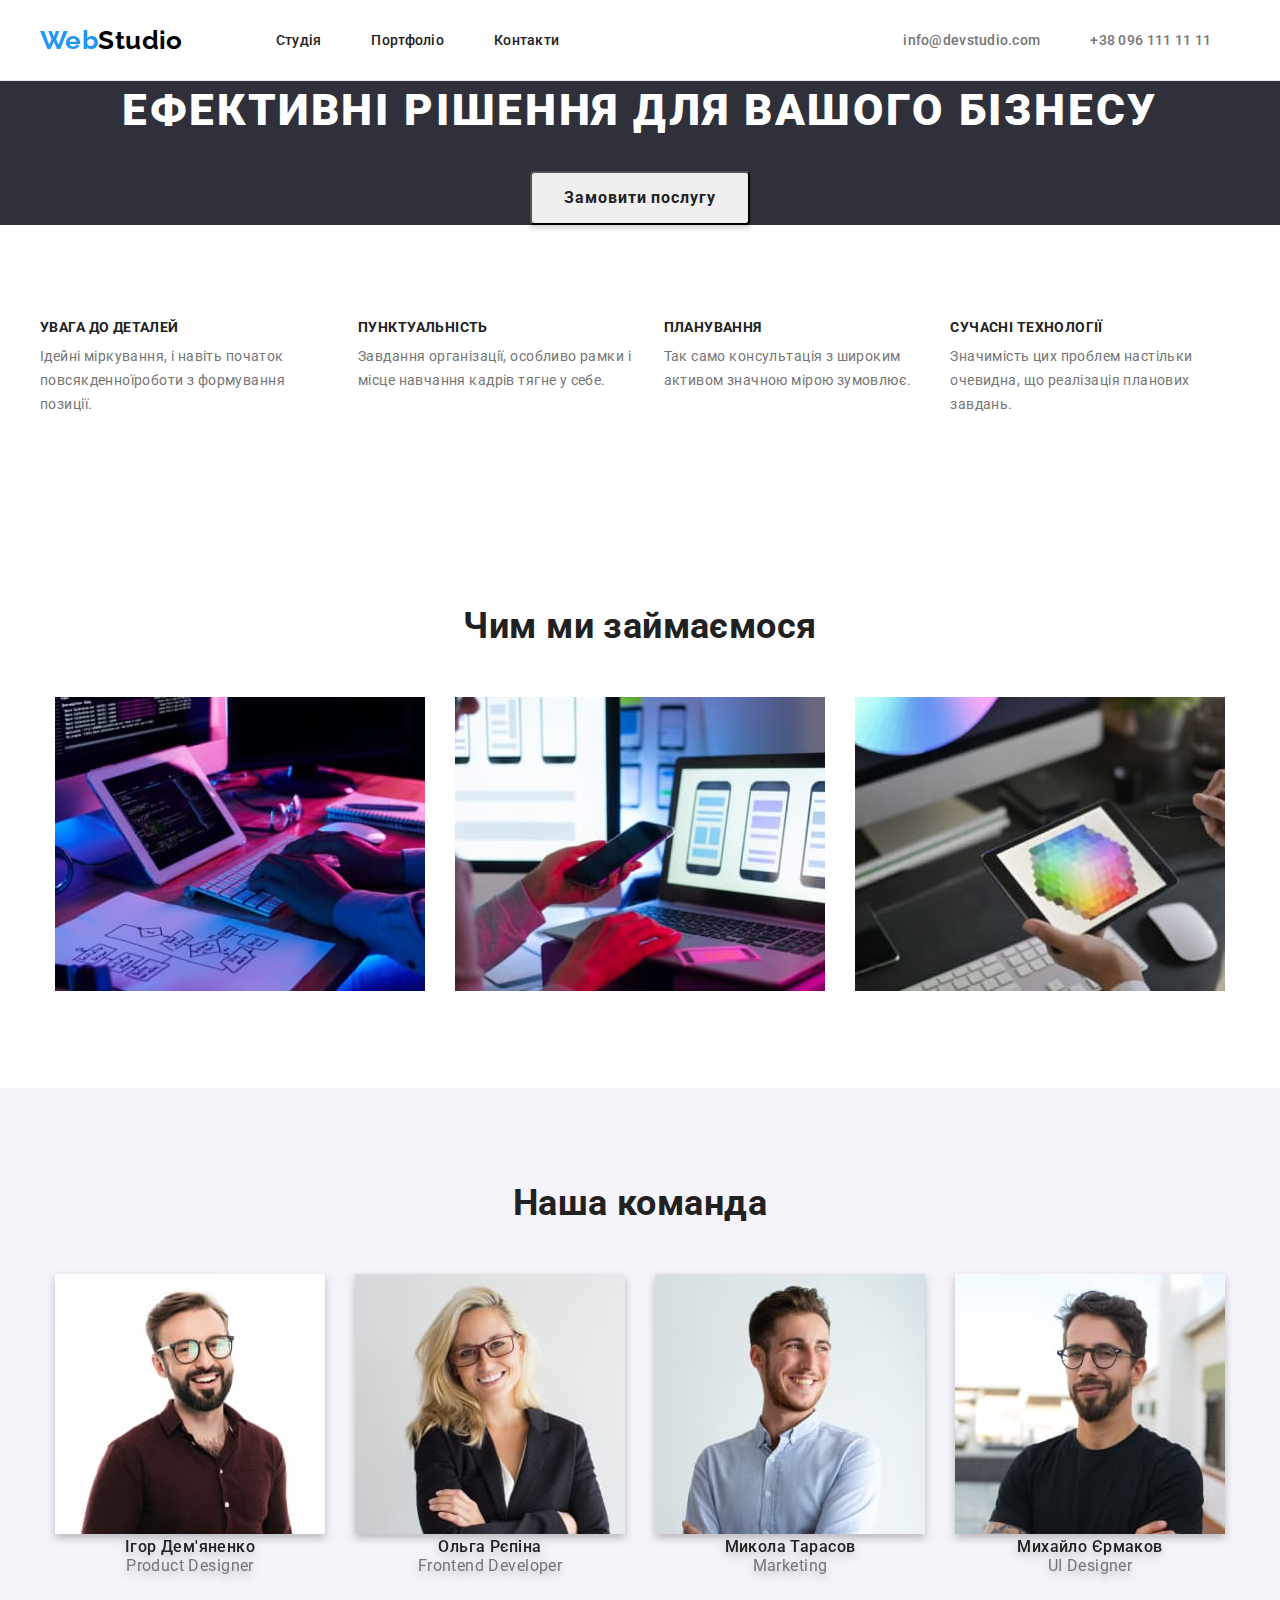
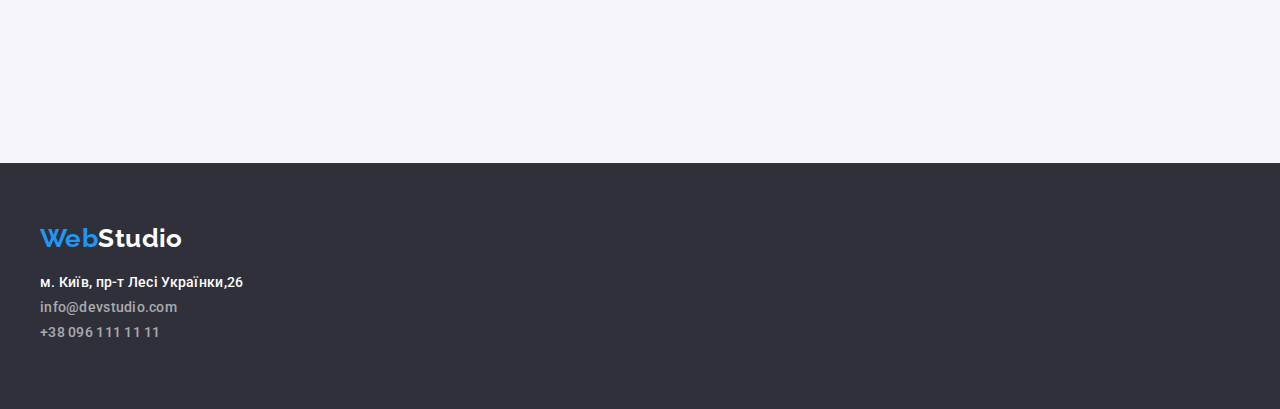
==== index.html @ 8a8b73eb "blocks and flex" ====
<!DOCTYPE html>
<html lang="uk">

<head>
  <meta charset="UTF-8" />
  <meta http-equiv="X-UA-Compatible" content="IE=edge" />
  <meta name="viewport" content="width=device-width, initial-scale=1.0" />
  <title>Document</title>
  <link rel="stylesheet"
    href="https://fonts.googleapis.com/css2?family=Raleway:wght@700&family=Roboto:wght@400;500;700;900&display=swap">
  <link rel="stylesheet" href="https://cdnjs.cloudflare.com/ajax/libs/modern-normalize/1.1.0/modern-normalize.min.css">
  <link rel="stylesheet" href="./css/styles.css">
</head>

<body>

  <header class="page-header">
    <div class="container header">
      <a class="logo" href="./index.html">
        <span class="logo-web">Web</span><span class="logo-studio">Studio</span>
      </a>

      <nav class="maine-nav">
        <ul class="site-nav ">
          <li class="item"><a href=" ./index.html" class="link">Студія</a></li>
          <li class="item"><a href="./portfolio.html" class="link">Портфоліо</a></li>
          <li class="item"><a href="" class="link">Контакти</a></li>
        </ul>
      </nav>

      <ul class="contacts-list contacts-header">
        <li class="item"><a href="mailto:info@devstudio.com" class="link">info@devstudio.com</a></li>
        <li class="item"><a href="tel:+380961111111" class="link">+38 096 111 11 11</a></li>
      </ul>

    </div>


  </header>

  <!--основний контент-->
  <main>
    <!--герой -->
    <section class="hero">

      <h1 class="hero-title">Ефективні рішення для вашого бізнесу</h1>
      <button type="button" class="button">Замовити послугу</button>

    </section>
    <!-- наші переваги -->

    <section class="section">
      <div class="container">
        <h2 class="visually-hidden">Наші переваги</h2>
        <ul class="benefits-list">
          <li class="list-item">
            <h3 class="list-item-title">УВАГА ДО ДЕТАЛЕЙ</h3>
            <p class="text">Ідейні міркування, і навіть початок повсякденноїроботи з формування позиції.</p>
          </li>
          <li class="list-item">
            <h3 class="list-item-title">ПУНКТУАЛЬНІСТЬ</h3>
            <p class="text">Завдання організації, особливо рамки і місце навчання кадрів тягне у себе.</p>
          </li>
          <li class="list-item">
            <h3 class="list-item-title">ПЛАНУВАННЯ</h3>
            <p class="text">Так само консультація з широким активом значною мірою зумовлює.</p>
          </li>
          <li class="list-item">
            <h3 class="list-item-title">СУЧАСНІ ТЕХНОЛОГІЇ</h3>
            <p class="text">Значимість цих проблем настільки очевидна, що реалізація планових завдань.</p>
          </li>
        </ul>
      </div>
    </section>

    <!-- чим ми займаємось -->
    <section class="section">
      <div class="container">
        <h2 class="work-title">Чим ми займаємося</h2>
        <ul class="work-list">
          <li class="work-item"><img src="images/img1.jpg" alt="крупним планом програміст працює за своїм столом"
              width="370"></li>
          <li class="work-item"><img src="images/img2.jpg" alt="розробник працює с інтерфейсом мобільного додатку"
              width="370"></li>
          <li class="work-item"><img src="images/img3.jpg" alt="веб-дизайнер обирає колір на палітрі" width="370"></li>
        </ul>
      </div>
    </section>
    <!-- команда -->
    <section class="section team">
      <div class="container">
        <h2 class="team-title">Наша команда</h2>
        <ul class="team-list">
          <li class="card"><img src="images/team/igor.jpg" alt="на фото дизайнер продукту Ігор Демяненко" width="270">
            <h3 class="name">Ігор Дем'яненко</h3>
            <p class="job-title">Product Designer</p>
          </li>
          <li class="card"><img src="images/team/olga.jpg" alt="на фото фронтенд розробник Ольга Рєпіна" width="270">
            <h3 class="name">Ольга Рєпіна</h3>
            <p class="job-title">Frontend Developer</p>
          </li>
          <li class="card"><img src="images/team/mukola.jpg" alt="на фото маркетолог Микола Тарасов" width="270">
            <h3 class="name">Микола Тарасов</h3>
            <p class="job-title">Marketing</p>
          </li>
          <li class="card"><img src="images/team/muhaylo.jpg" alt="на фото дизайнер інтерфейсу Михайло Єрмаков"
              width="270">
            <h3 class="name">Михайло Єрмаков</h3>
            <p class="job-title">UI Designer</p>
          </li>
        </ul>
      </div>
    </section>
  </main>
  <footer class="footer">
    <div class="container">
      <a href="./index.html" class="logo"><span class="logo-web">Web</span><span class="logo-studio">Studio</span>
      </a>
      <address class="address">
        <ul class="contacts-list">
          <li class="item"><a href="https://goo.gl/maps/s4sxWijCZZ5ZbNXw9" class="link map">м. Київ, пр-т Лесі
              Українки,26 </a></li>
          <li class="item"><a href="mailto:info@devstudio.com" class="link mail">info@devstudio.com</a></li>
          <li class="item"><a href="tel:+380961111111" class="link tel">+38 096 111 11 11</a></li>


        </ul>
      </address>
    </div>
  </footer>
</body>



</html>
---- css/styles.css ----
/* колір основного тексту #212121 */
/*  колір тексту #757575 */
/* колір акценту #2196F3 */
/* колір кнопки #188CE8 */

:root {
	--maine-text-color: #212121;
	--text-color: #757575;
	--accent: #2196F3;
	--white-color: #ffffff;
	--black-color: #000000;
	--button-hover-color: #188CE8;
	--background-color: #2F303A;

}
h1,h2,h3,h4,p,ul {
	list-style: none;
	margin: 0;
	padding: 0;
}
body {
	font-family: 'Roboto', sans-serif;
	font-size: 14px;
	letter-spacing: 0.03em;
	background-color: var(--white-color);
	margin: 0;
	color: var(--maine-text-color);
}

.container{
	
	margin-left: auto;
	margin-right: auto;
	padding-left: 15px;
	padding-right: 15px;
	align-content: center;
	
	width: 1230px;

}

.list-style{
	list-style: none;
	margin: 0;
	padding: 0;
}

/* хедер */

.page-header{
	border-bottom: 1px solid #ECECEC ;
}

.header {
	display: flex;
	align-items: center;
}

.logo,.link {
	text-decoration: none;
}



/* лого */
.logo-web {
	color: var(--accent);
}
.logo-studio {
	color: var(--black-color)
}
.logo {
	    display: block;
		margin-right: 93px;

	    font-family: 'Raleway';
		font-weight: 700;
		font-size: 26px;
		line-height: 1.1923;
		

}
/* навігація */
.maine-nav {
		display: flex;
		flex-direction: row;
		justify-content: space-around;
		align-items: center;
		flex-wrap: wrap;
			
}
.site-nav .link {
		display: block;
		padding-top: 32px;
		padding-bottom: 32px;
	    font-weight: 500;
		line-height: 1.1428;
		letter-spacing: 0.02em;
	    color: var(--maine-text-color);

}

.site-nav {
	display: flex;
	
}

.site-nav .item:not(:last-child) {
	margin-right: 50px;
}

.site-nav .link:hover,
.site-nav .link:focus {
	color: var(--accent);
}

.contacts-header {
	display: flex;
	margin-left: 344px;
	
}

.contacts-header .item:not(:last-child) {
	margin-right: 50px;
}

.contacts-list .link {
	    display: block;
		padding-top: 32px;
		padding-bottom: 32px;
      	font-weight: 500;
		line-height: 1.1428;
		letter-spacing: 0.02em;
		color: var(--text-color);
}

.contacts-list .link:hover ,
.contacts-list .link:focus {
	color: var(--accent);
}
/* герой */
.hero {
	background-color: var(--background-color);
	text-align: center;

}
.hero-title {
		padding-bottom: 30px;

		font-weight: 900;
		font-size: 44px;
		line-height: 1.3636;
		
		letter-spacing: 0.06em;
		text-transform: uppercase;
		color: var(--white-color);
		
		
}
.button:hover ,
.button:focus {
	    color:var(--white-color);
	    background: #2196F3;
		box-shadow: 0px 4px 4px rgba(0, 0, 0, 0.15);
		border-radius: 4px;
}
.button {
		border-radius: 4px;
		font-weight: 700;
		font-size: 16px;
		line-height: 1.875;
	    padding: 10px 32px;
		
		
		letter-spacing: 0.06em;
		cursor: pointer;
		color: var(--maine-text-color);
		box-shadow: 0px 4px 4px rgba(0, 0, 0, 0.15);
			
}


.section {
	padding-top: 94px;
		padding-bottom: 94px;
}


/* наші переваги */
.visually-hidden {
	position: absolute;
	white-space: nowrap;
	width: 1px;
	height: 1px;
	overflow: hidden;
	border: 0;
	padding: 0;
	clip: rect(0 0 0 0);
	clip-path: inset(50%);
	margin: -1px;
}


.benefits-list {
	display: flex;
	

}

.benefits-list .list-item:not(:last-child) {
	padding-right: 30px;

}

.list-item-title {
    padding-bottom: 10px;

		font-size: 14px;
		line-height: 1.1428;
		text-transform: uppercase;
		
		
}
.text {
		
		line-height: 1.7142;
		
	    color: var(--text-color);
}
/* чим ми займаємось */

.work-title, .team-title {
	    
		font-size: 36px;
		line-height: 1.1666;
		text-align: center;
		
}
.work-title {
	padding-bottom: 50px;
}

.work-list {
	display: flex;
	justify-content: center;
}

.work-item:not(:last-child) {
	padding-right: 30px;
}
/* команда */
.team {
	background: #F5F4FA;
}

.team-title {
	padding-bottom: 50px;
}

.team-list {
	display: flex;
	justify-content: center;
	padding-bottom: 94px;
}
.card {
	filter: drop-shadow(0px 4px 4px rgba(0, 0, 0, 0.25));

}

.card:not(:last-child) {
	padding-right: 30px;
}

.name {
	    
		font-weight: 500;
		font-size: 16px;
		line-height: 1.1875;
		text-align: center;
		
}

.job-title {
		font-size: 16px;
		line-height: 1.1875;
		text-align: center;
	    color: var(--text-color);
}
 /* футер */
 .footer {
	background: var(--background-color);
 }
 .footer .logo {
	display: inline-block;
	padding-top: 60px;
	margin-bottom: 20px;

 }

.footer .logo-studio {
	color: var(--white-color);

}
.address .link {
	padding: 0;
}

.address .item {
	padding-bottom: 9px;
}

.address .map {
	color: var(--white-color);
}

.address .mail,
.address .tel {
	color: rgba(255, 255, 255, 0.6);

}
.address {
	font-style: normal;
	font-weight: 400;
	
	line-height: 1.7142;
}
.address .contacts-list {
	padding-bottom: 60px;
}
 /* порфоліо */
 .list-style .list-card {
	background: #FFFFFF;

 }
  .btn-list {
	display: flex;
	justify-content: center;

	padding-bottom: 34px;
  }

  .btn-item:not(:last-child) {

	padding-right: 8px;
  }
 .description {
	color: var(--text-color);
 }

 .project-title {
		font-size: 18px;
		line-height: 2;
	    letter-spacing: 0.06em;
		color: var(--maine-text-color);
 }

 .card-list {
	display: flex;
	justify-content: center;
	flex-wrap: wrap;
	margin-top: -30px;
	margin-left: -3opx;
	
 }

 .portfolio-card {
	flex-basis: calc(100% / 3) - 20px;
	margin-top: 30px;
	margin-left: 30px;
 }
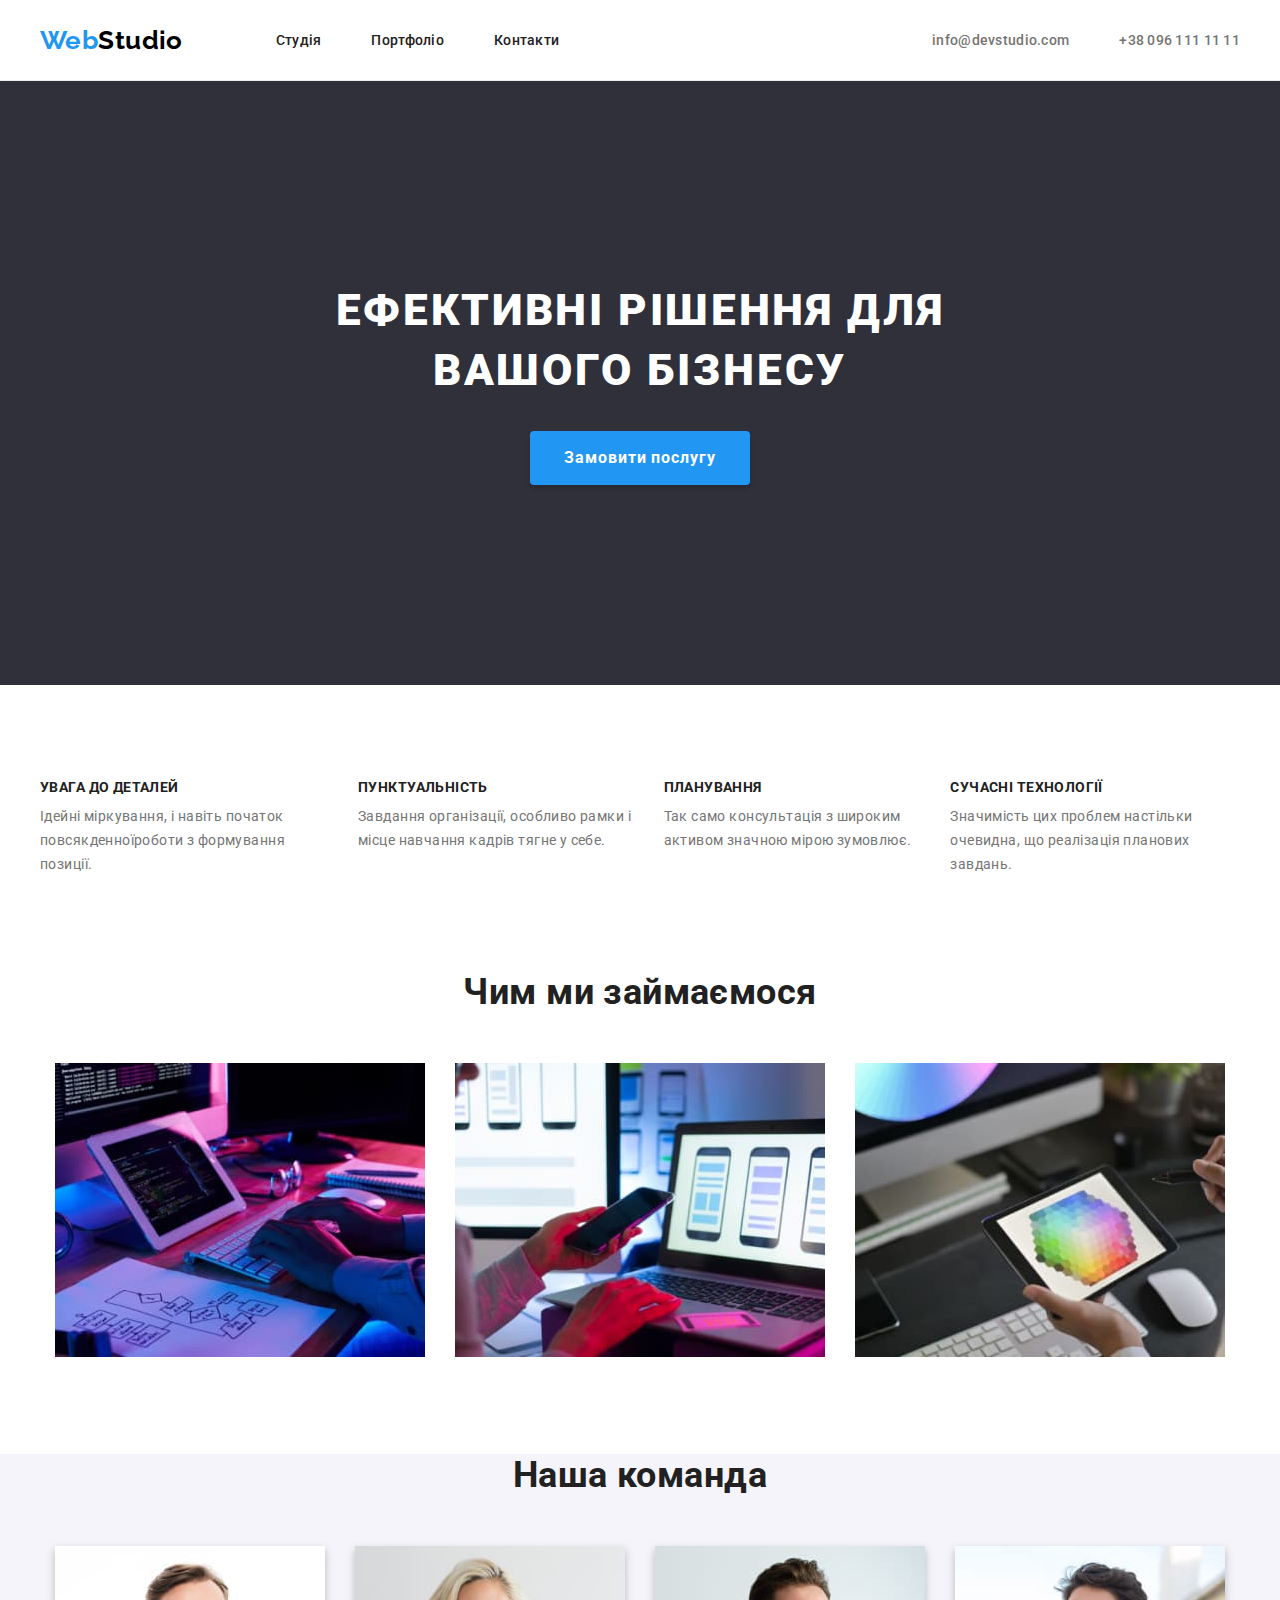
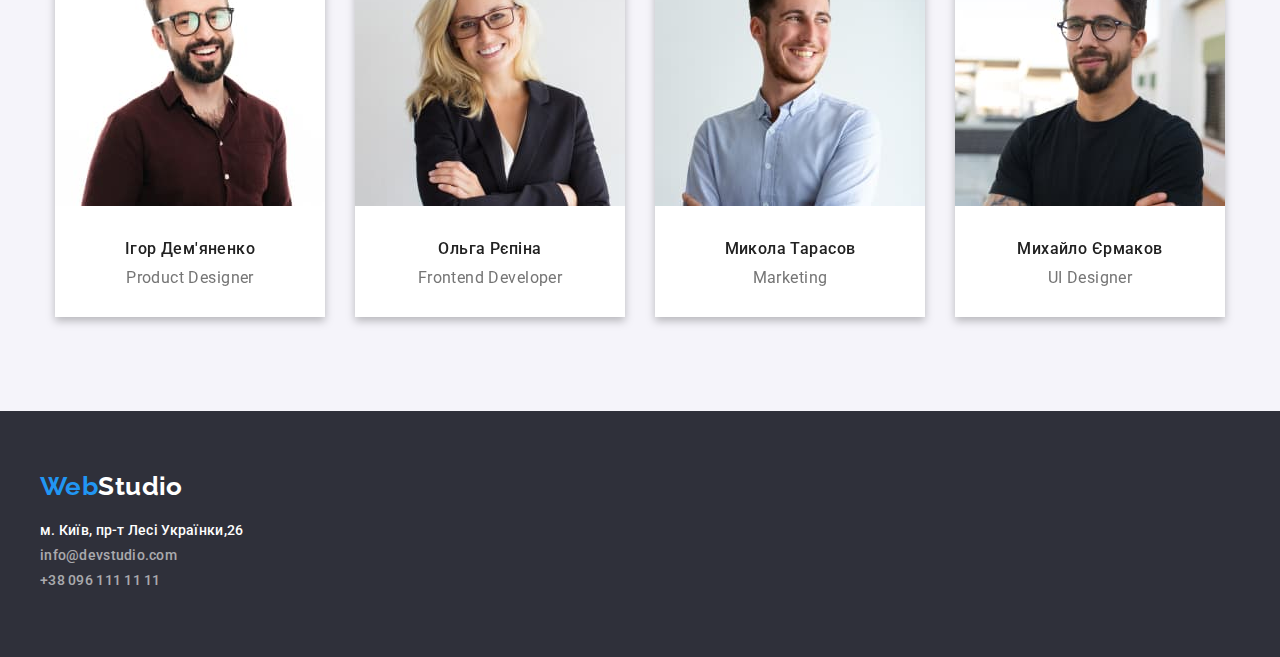
==== commit c6b1cf04: "fix" ====
--- a/index.html
+++ b/index.html
@@ -91,19 +91,23 @@
       <div class="container">
         <h2 class="team-title">Наша команда</h2>
         <ul class="team-list">
-          <li class="card"><img src="images/team/igor.jpg" alt="на фото дизайнер продукту Ігор Демяненко" width="270">
+          <li class="card">
+            <img class="photo" src="images/team/igor.jpg" alt="на фото дизайнер продукту Ігор Демяненко" width="270">
             <h3 class="name">Ігор Дем'яненко</h3>
             <p class="job-title">Product Designer</p>
           </li>
-          <li class="card"><img src="images/team/olga.jpg" alt="на фото фронтенд розробник Ольга Рєпіна" width="270">
+          <li class="card">
+            <img class="photo" src="images/team/olga.jpg" alt="на фото фронтенд розробник Ольга Рєпіна" width="270">
             <h3 class="name">Ольга Рєпіна</h3>
             <p class="job-title">Frontend Developer</p>
           </li>
-          <li class="card"><img src="images/team/mukola.jpg" alt="на фото маркетолог Микола Тарасов" width="270">
+          <li class="card">
+            <img class="photo" src="images/team/mukola.jpg" alt="на фото маркетолог Микола Тарасов" width="270">
             <h3 class="name">Микола Тарасов</h3>
             <p class="job-title">Marketing</p>
           </li>
-          <li class="card"><img src="images/team/muhaylo.jpg" alt="на фото дизайнер інтерфейсу Михайло Єрмаков"
+          <li class="card">
+            <img class="photo" src="images/team/muhaylo.jpg" alt="на фото дизайнер інтерфейсу Михайло Єрмаков"
               width="270">
             <h3 class="name">Михайло Єрмаков</h3>
             <p class="job-title">UI Designer</p>
--- a/css/styles.css
+++ b/css/styles.css
@@ -116,7 +116,7 @@
 
 .contacts-header {
 	display: flex;
-	margin-left: 344px;
+	margin-left: auto;
 	
 }
 
@@ -142,10 +142,14 @@
 .hero {
 	background-color: var(--background-color);
 	text-align: center;
+	padding-top: 200px;
+		padding-bottom: 200px;
 
 }
 .hero-title {
-		padding-bottom: 30px;
+		width: 696px;
+		margin: 0 auto 30px auto;
+		
 
 		font-weight: 900;
 		font-size: 44px;
@@ -160,7 +164,7 @@
 .button:hover ,
 .button:focus {
 	    color:var(--white-color);
-	    background: #2196F3;
+	    background: #188CE8;
 		box-shadow: 0px 4px 4px rgba(0, 0, 0, 0.15);
 		border-radius: 4px;
 }
@@ -174,15 +178,16 @@
 		
 		letter-spacing: 0.06em;
 		cursor: pointer;
-		color: var(--maine-text-color);
+		color: var(--white-color);
+		background-color: #2196F3;
 		box-shadow: 0px 4px 4px rgba(0, 0, 0, 0.15);
+		border-color: transparent;
 			
 }
 
 
 .section {
-	padding-top: 94px;
-		padding-bottom: 94px;
+	padding-bottom: 94px;
 }
 
 
@@ -203,12 +208,13 @@
 
 .benefits-list {
 	display: flex;
+	padding-top: 94px;
 	
 
 }
 
 .benefits-list .list-item:not(:last-child) {
-	padding-right: 30px;
+	margin-right: 30px;
 
 }
 
@@ -246,7 +252,7 @@
 }
 
 .work-item:not(:last-child) {
-	padding-right: 30px;
+	margin-right: 30px;
 }
 /* команда */
 .team {
@@ -254,24 +260,28 @@
 }
 
 .team-title {
-	padding-bottom: 50px;
+	margin-bottom: 50px;
 }
 
 .team-list {
 	display: flex;
 	justify-content: center;
-	padding-bottom: 94px;
 }
 .card {
+	background-color: #FFFFFF;
 	filter: drop-shadow(0px 4px 4px rgba(0, 0, 0, 0.25));
 
 }
 
 .card:not(:last-child) {
-	padding-right: 30px;
-}
-
+	margin-right: 30px;
+}
+
+.photo {
+		margin-bottom: 30px;
+}
 .name {
+		margin-bottom: 10px;
 	    
 		font-weight: 500;
 		font-size: 16px;
@@ -281,6 +291,7 @@
 }
 
 .job-title {
+		margin-bottom: 30px;
 		font-size: 16px;
 		line-height: 1.1875;
 		text-align: center;
@@ -288,11 +299,12 @@
 }
  /* футер */
  .footer {
+	padding-top: 60px;
+	padding-bottom: 60px;
 	background: var(--background-color);
  }
  .footer .logo {
 	display: inline-block;
-	padding-top: 60px;
 	margin-bottom: 20px;
 
  }
@@ -306,7 +318,7 @@
 }
 
 .address .item {
-	padding-bottom: 9px;
+	margin-bottom: 9px;
 }
 
 .address .map {
@@ -324,9 +336,7 @@
 	
 	line-height: 1.7142;
 }
-.address .contacts-list {
-	padding-bottom: 60px;
-}
+
  /* порфоліо */
  .list-style .list-card {
 	background: #FFFFFF;
@@ -336,18 +346,52 @@
 	display: flex;
 	justify-content: center;
 
-	padding-bottom: 34px;
+	margin-top: 94px;
+	margin-bottom: 34px;
   }
 
   .btn-item:not(:last-child) {
 
-	padding-right: 8px;
+	margin-right: 8px;
+
   }
+.filter {
+		border-radius: 4px;
+		font-weight: 700;
+		font-size: 16px;
+		line-height: 1.875;
+		padding: 6 22;
+	
+	
+	
+		letter-spacing: 0.06em;
+		cursor: pointer;
+		border-color: transparent;
+		color: var(--maine-text-color);
+		background-color: #F5F4FA;
+	
+	
+}
+
+.all {
+	padding: 6 25;
+}
+.web {
+	padding: 6 22;
+}
+
+.filter:hover,
+.filter:focus {
+	color: var(--white-color);
+	background-color: var(--accent);
+}
+
  .description {
 	color: var(--text-color);
  }
 
  .project-title {
+	    margin-bottom: 4px;
 		font-size: 18px;
 		line-height: 2;
 	    letter-spacing: 0.06em;
@@ -367,4 +411,11 @@
 	flex-basis: calc(100% / 3) - 20px;
 	margin-top: 30px;
 	margin-left: 30px;
+
+	
+ }
+ .card-border {
+	padding: 20 24;
+	border: 1px solid #EEEEEE;
+	border-top: none;
  }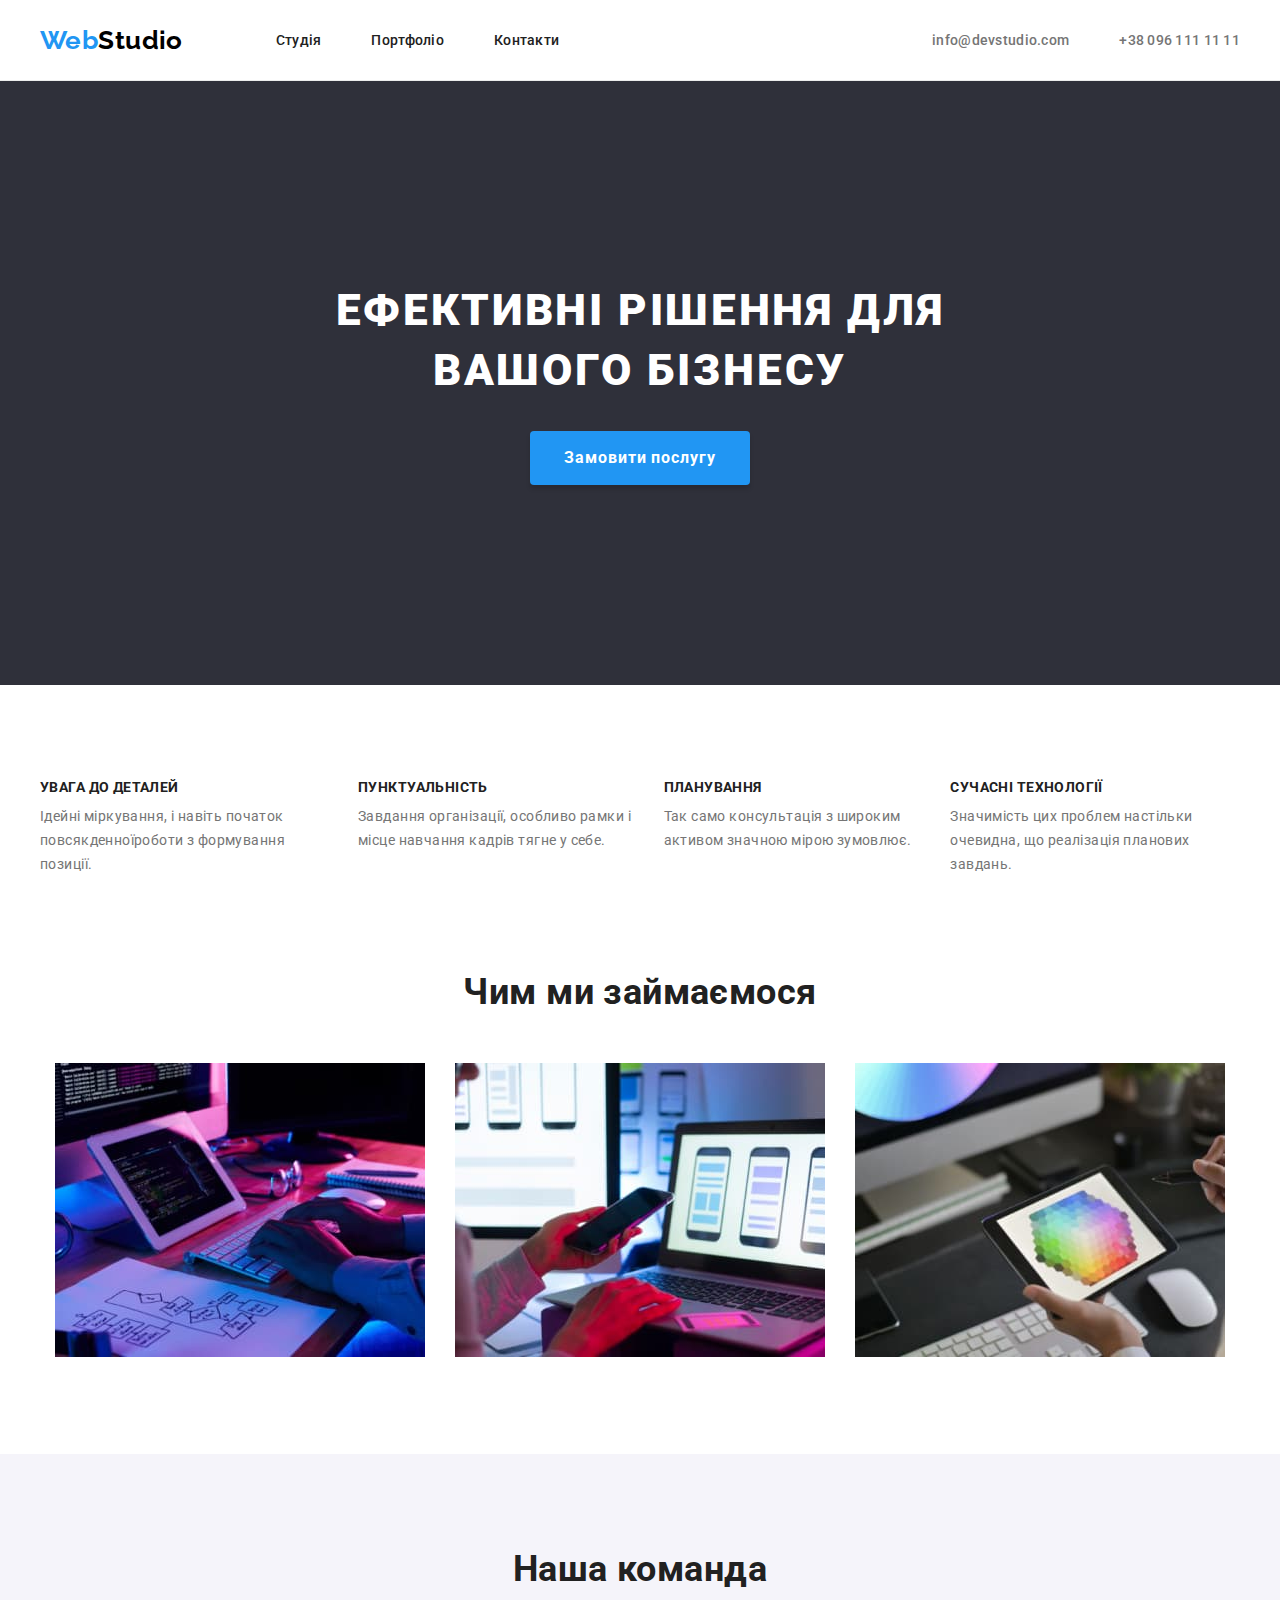
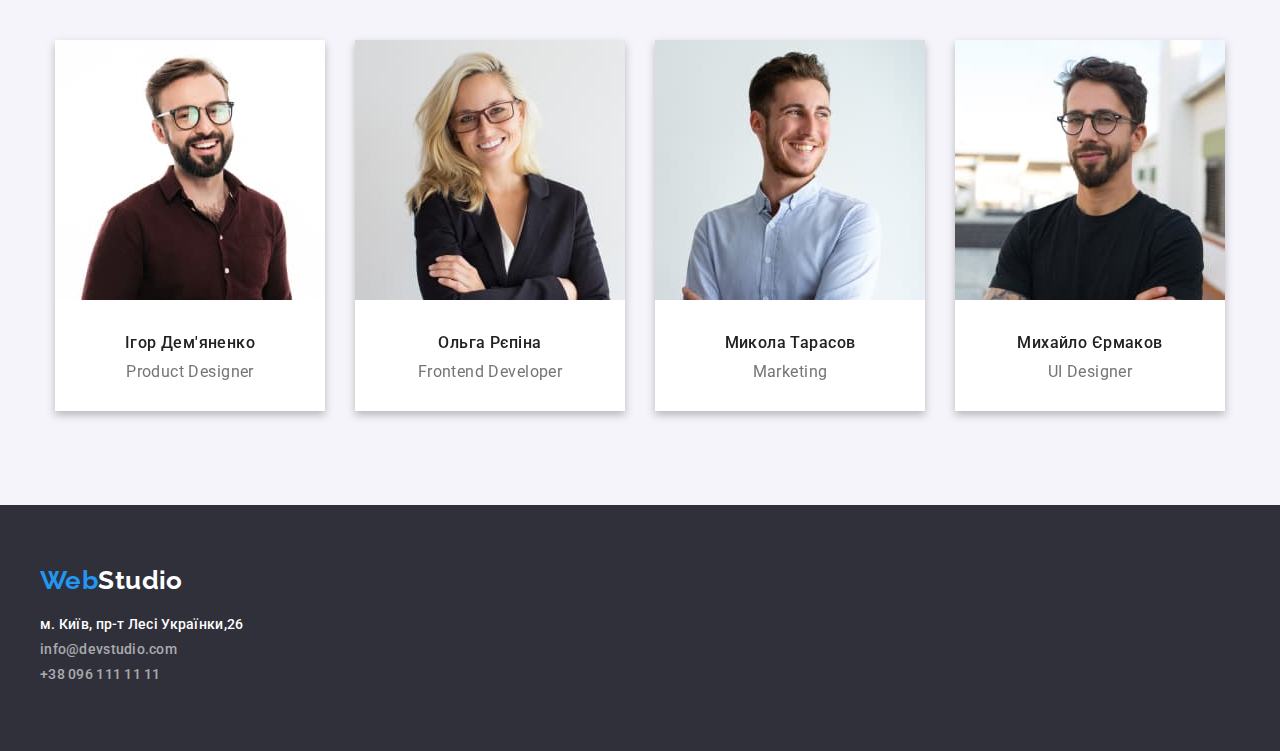
==== commit 05b92858: "css" ====
--- a/index.html
+++ b/index.html
@@ -74,7 +74,7 @@
     </section>
 
     <!-- чим ми займаємось -->
-    <section class="section">
+    <section class="section work">
       <div class="container">
         <h2 class="work-title">Чим ми займаємося</h2>
         <ul class="work-list">
--- a/css/styles.css
+++ b/css/styles.css
@@ -187,6 +187,7 @@
 
 
 .section {
+	padding-top: 94px;
 	padding-bottom: 94px;
 }
 
@@ -208,7 +209,7 @@
 
 .benefits-list {
 	display: flex;
-	padding-top: 94px;
+	
 	
 
 }
@@ -219,7 +220,7 @@
 }
 
 .list-item-title {
-    padding-bottom: 10px;
+    margin-bottom: 10px;
 
 		font-size: 14px;
 		line-height: 1.1428;
@@ -234,7 +235,9 @@
 	    color: var(--text-color);
 }
 /* чим ми займаємось */
-
+.work {
+	padding-top: 0;
+}
 .work-title, .team-title {
 	    
 		font-size: 36px;
@@ -243,7 +246,7 @@
 		
 }
 .work-title {
-	padding-bottom: 50px;
+	margin-bottom: 50px;
 }
 
 .work-list {
@@ -306,6 +309,7 @@
  .footer .logo {
 	display: inline-block;
 	margin-bottom: 20px;
+	margin-right: 0;
 
  }
 
@@ -345,8 +349,6 @@
   .btn-list {
 	display: flex;
 	justify-content: center;
-
-	margin-top: 94px;
 	margin-bottom: 34px;
   }
 
@@ -376,10 +378,6 @@
 .all {
 	padding: 6 25;
 }
-.web {
-	padding: 6 22;
-}
-
 .filter:hover,
 .filter:focus {
 	color: var(--white-color);
@@ -415,7 +413,10 @@
 	
  }
  .card-border {
-	padding: 20 24;
+	padding: 20px 24px;
 	border: 1px solid #EEEEEE;
 	border-top: none;
+ }
+ .portfolio-img {
+	display: block;
  }